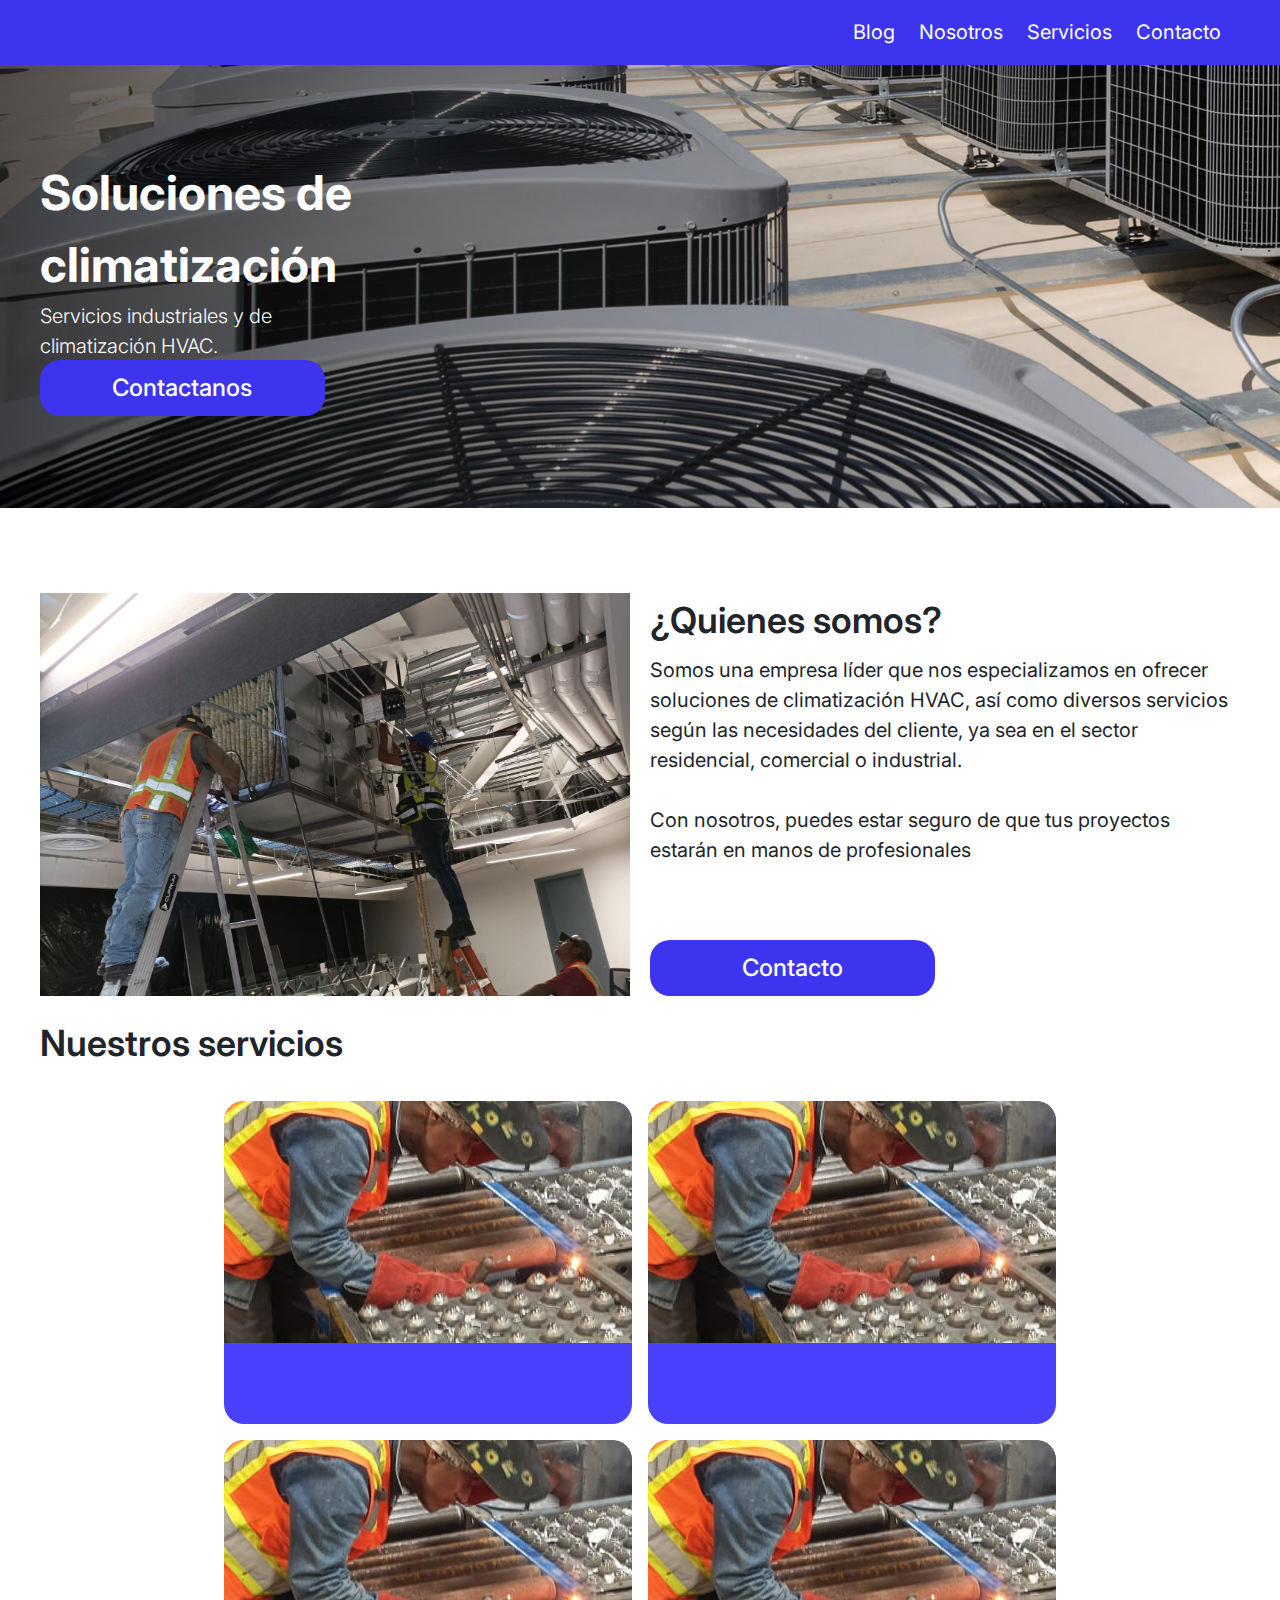
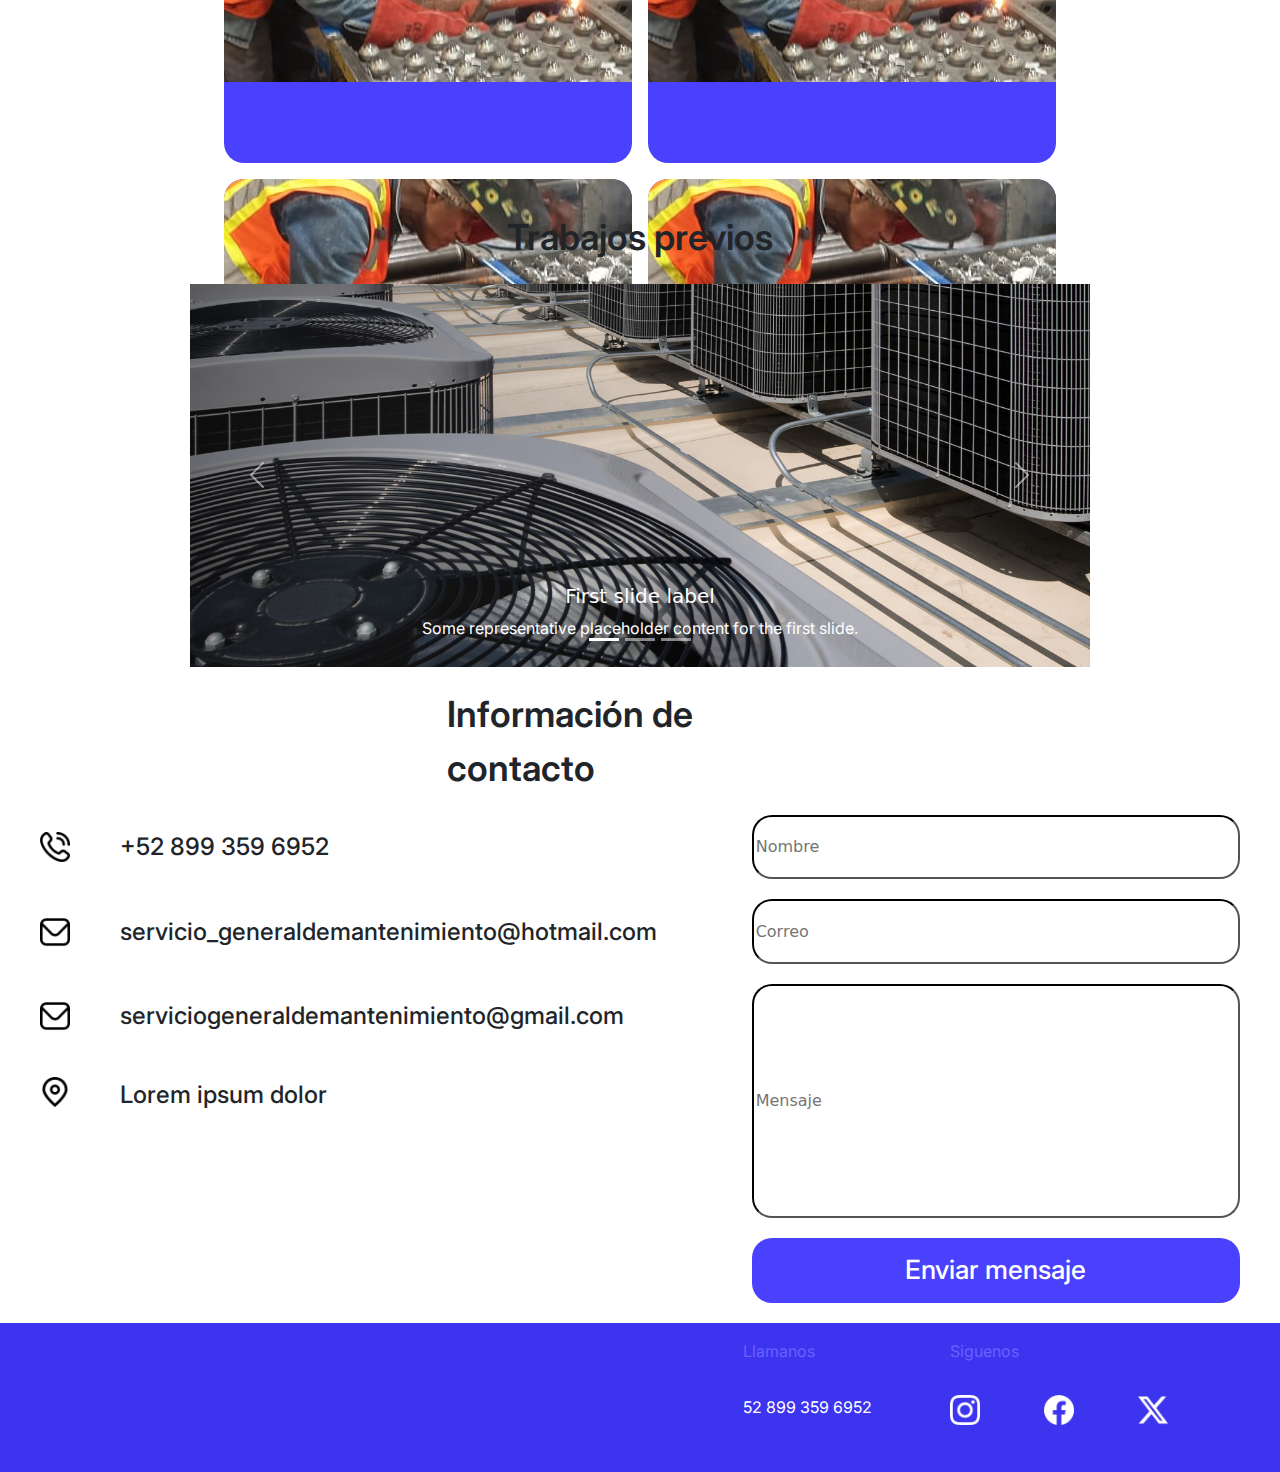
==== hvac/index.html @ 5d66fcca "Add files via upload" ====
<!DOCTYPE html>
<html lang="en">

<head>
  <meta charset="UTF-8">
  <meta name="viewport" content="width=device-width, initial-scale=1.0">
  <title>Document</title>

  <link rel="preconnect" href="https://fonts.googleapis.com">
  <link rel="preconnect" href="https://fonts.gstatic.com" crossorigin>
  <link
    href="https://fonts.googleapis.com/css2?family=Inter:ital,opsz,wght@0,14..32,100..900;1,14..32,100..900&display=swap"
    rel="stylesheet">
  <link href="https://cdn.jsdelivr.net/npm/bootstrap@5.3.3/dist/css/bootstrap.min.css" rel="stylesheet"
    integrity="sha384-QWTKZyjpPEjISv5WaRU9OFeRpok6YctnYmDr5pNlyT2bRjXh0JMhjY6hW+ALEwIH" crossorigin="anonymous">
  <link rel="stylesheet" href="styles.css">
  <link rel='stylesheet'
    href='https://cdn-uicons.flaticon.com/2.6.0/uicons-regular-rounded/css/uicons-regular-rounded.css'>
</head>

<body>
  <div class="mainBox">
    <div class="topBox">
      <div class="textoTopBox">
        <a>
          Blog
        </a>
        <a>
          Nosotros
        </a>
        <a>
          Servicios
        </a>
        <a>
          Contacto
        </a>
      </div>
    </div>
    <div class="cajaImagen">
      <div class="cajaHeader">
        <div class="textoHeader">
          <p>Soluciones de climatización</p>
        </div>
        <div class="textoSubheader">
          <p>
            Servicios industriales y de climatización HVAC. </p>
        </div>
      </div>
      <div class="botonContactanos">
        <P>Contactanos</P>
      </div>
    </div>
    <div class="cajaImagenNosotros">
      <img class="imagenNosotros" src="./Imagenes/nosotros.jpg">
    </div>
    <div class="textoNosotros">
      <p class="titulosSeccion">
        ¿Quienes somos?
      </p>
      <p id="textoQuienesomos">
        Somos una empresa líder que nos especializamos en ofrecer soluciones de climatización HVAC, así como diversos
        servicios según las necesidades del cliente, ya sea en el sector residencial, comercial o industrial.
        <br><br>
        Con nosotros, puedes estar seguro de que tus proyectos estarán en manos de profesionales
      </p>
    </div>
    <div class="botonContacto">
      <p>Contacto</p>
    </div>
    <div id="nuestrosServicios">
      <p class="titulosSeccion">
        Nuestros servicios
      </p>
    </div>
    <div class="cajaServicios">
      <div class="cajaServicioIndividual">
        <div class="imagenServicio">
          <img src="./Imagenes/servicio1.jpg">
        </div>
      </div>
      <div class="cajaServicioIndividual">
        <div class="imagenServicio">
          <img src="./Imagenes/servicio1.jpg">
        </div>
      </div>
      <div class="cajaServicioIndividual">
        <div class="imagenServicio">
          <img src="./Imagenes/servicio1.jpg">
        </div>
      </div>
      <div class="cajaServicioIndividual">
        <div class="imagenServicio">
          <img src="./Imagenes/servicio1.jpg">
        </div>
      </div>
      <div class="cajaServicioIndividual">
        <div class="imagenServicio">
          <img src="./Imagenes/servicio1.jpg">
        </div>
      </div>
      <div class="cajaServicioIndividual">
        <div class="imagenServicio">
          <img src="./Imagenes/servicio1.jpg">
        </div>
      </div>
    </div>
    <div id="trabajosPrevios">
      <p class="titulosSeccion">
        Trabajos previos
      </p>
      <div id="carouselExampleCaptions" class="carousel slide carouselImagenes">
        <div class="carousel-indicators">
          <button type="button" data-bs-target="#carouselExampleCaptions" data-bs-slide-to="0" class="active"
            aria-current="true" aria-label="Slide 1"></button>
          <button type="button" data-bs-target="#carouselExampleCaptions" data-bs-slide-to="1"
            aria-label="Slide 2"></button>
          <button type="button" data-bs-target="#carouselExampleCaptions" data-bs-slide-to="2"
            aria-label="Slide 3"></button>
        </div>
        <div class="carousel-inner">
          <div class="carousel-item active">
            <img src="./Imagenes/Diseño sin título.png" class="d-block w-100" alt="...">
            <div class="carousel-caption d-none d-md-block">
              <h5>First slide label</h5>
              <p>Some representative placeholder content for the first slide.</p>
            </div>
          </div>
          <div class="carousel-item">
            <img src="./Imagenes/servicio1.jpg" class="d-block w-100" alt="...">
            <div class="carousel-caption d-none d-md-block">
              <h5>Second slide label</h5>
              <p>Some representative placeholder content for the second slide.</p>
            </div>
          </div>
          <div class="carousel-item">
            <img src="./Imagenes/Fondo.png" class="d-block w-100" alt="...">
            <div class="carousel-caption d-none d-md-block">
              <h5>Third slide label</h5>
              <p>Some representative placeholder content for the third slide.</p>
            </div>
          </div>
        </div>
        <button class="carousel-control-prev" type="button" data-bs-target="#carouselExampleCaptions"
          data-bs-slide="prev">
          <span class="carousel-control-prev-icon" aria-hidden="true"></span>
          <span class="visually-hidden">Previous</span>
        </button>
        <button class="carousel-control-next" type="button" data-bs-target="#carouselExampleCaptions"
          data-bs-slide="next">
          <span class="carousel-control-next-icon" aria-hidden="true"></span>
          <span class="visually-hidden">Next</span>
        </button>
      </div>
    </div>
    <div id="contactanos">
      <p class="titulosSeccion">
        Información de contacto
      </p>
    </div>
    <div id="telefono1">
      <img class="icon" src="./iconos/llamada-telefonica.png">
      <p class="textoContacto">
        +52 899 359 6952
      </p>
    </div>
    <div id="correo1">
      <img class="icon" src="./iconos/envelope.png">
      <p class="textoContacto">
        servicio_generaldemantenimiento@hotmail.com
      </p>
    </div>
    <div id="correo2">
      <img class="icon" src="./iconos/envelope.png">
      <p class="textoContacto">
        serviciogeneraldemantenimiento@gmail.com
      </p>
    </div>
    <div id="direccion">
      <img class="icon" src="./iconos/marcador.png">
      <p class="textoContacto">
        Lorem ipsum dolor
      </p>
    </div>
    <div class="form" id="formNombre">
      <input type="text" placeholder="Nombre">
    </div>
    <div class="form" id="formCorreo">
      <input type="text" placeholder="Correo">
    </div>
    <div class="form" id="formMensaje">
      <input type="text" placeholder="Mensaje">
    </div>
    <div id="botonEnviar">
      <p>Enviar mensaje</p>
    </div>
    <div class="footer">
      <div id="llamanos">
        <p class="tituloFooter">Llamanos</p>
        <p>52 899 359 6952</p>
      </div>
      <div id="siguenos">
        <p class="tituloFooter">Siguenos</p>
        <div class="contenedorSocialmedia">
          <img src="./iconos/instagram (1).png" class="icon">
          <img src="./iconos/facebook.png" class="icon">
          <img src="./iconos/twitter-alt.png" class="icon">
        </div>
      </div>
    </div>
  </div>

  <script src="https://ajax.googleapis.com/ajax/libs/jquery/3.7.1/jquery.min.js"></script>
  <script src="https://cdn.jsdelivr.net/npm/bootstrap@5.3.3/dist/js/bootstrap.bundle.min.js"
    integrity="sha384-YvpcrYf0tY3lHB60NNkmXc5s9fDVZLESaAA55NDzOxhy9GkcIdslK1eN7N6jIeHz"
    crossorigin="anonymous"></script>
</body>
<script src="index.js" charset="UTF-8"></script>

</body>

</html>
---- hvac/styles.css ----
p {
  font-family: "Inter";
  margin: 0;
  margin-bottom: 0;
}

a {
  font-family: "Inter";
}

.mainBox {
  display: grid;
  grid-template-rows: repeat(36, 1fr);
  grid-template-columns: 20px repeat(12, 1fr) 20px;
  gap: 1.25rem;
  padding: 0;
  width: 100%;
  max-height: 192rem;
}

.topBox {

  background-color: #3D34F0;
  grid-column: 1/15;
  display: grid;
  grid-template-columns: 20px repeat(12, 1fr) 20px;
  gap: 1.25rem;
  padding: 0;
  width: 100%;
  color: white;
}

.textoTopBox {
  font-size: 1.25rem;
  grid-column: 10/15;
  display: flex;
  gap: 1.5rem;
  align-items: center;
}

.cajaImagen {
  background-image: url(./Imagenes/Diseño\ sin\ título.png);
  display: grid;
  grid-column: 1/15;
  grid-row: 2/7;
  margin-top: -1.25rem;
  margin-bottom: -1.25rem;
  grid-template-columns: 20px repeat(12, 1fr) 20px;
  grid-template-rows: repeat(5, 1fr);
  gap: 1.25rem;
  max-height: 28.75rem;
}

.cajaImagen p {
  color: white;
}

.cajaHeader {
  grid-column: 2 /span 4;
  grid-row: 2/span 2;
  display: flex;
  flex-direction: column;
  gap: 0rem;
}

.textoHeader {
  font-weight: 700;
  font-size: 3rem;
}

.textoSubheader {
  width: 75%;
  font-size: 1.25rem;
  font-weight: 300;
}

.botonContactanos {
  background-color: #3D34F0;
  grid-column: 2/span 3;
  grid-row: 4 / span 1;
  height: 3.5rem;
  margin-top: 1.25rem;
  border-radius: 1.25rem;
  display: flex;
  align-items: center;
  justify-content: center;
  font-size: 1.5rem;
  font-weight: 500;
}

.cajaImagenNosotros {
  grid-row: 8 / span 5;
  grid-column: 2 / 8;
  overflow: hidden;
  width: 100%;
  height: 100%;

}

.imagenNosotros {
  object-fit: cover;
  width: 100%;
  /* Asegura que el contenedor respete las proporciones de la cuadrícula */
  height: 100%;
}

.textoNosotros {
  grid-row: 8/ span 4;
  grid-column: 8 / span 6;
  display: flex;
  flex-direction: column;
  gap: 0.5rem;
}

.botonContacto {
  margin-top: 0.5rem;
  background-color: #3D34F0;
  grid-column: 8/span 3;
  grid-row: 12 / span 1;
  height: 3.5rem;
  display: flex;
  align-items: center;
  justify-content: center;
  font-size: 1.5rem;
  font-weight: 500;
  border-radius: 1.25rem;
  color: white;
}

.titulosSeccion {
  font-size: 2.25rem;
  font-weight: 600;
}

#textoQuienesomos {
  font-size: 1.25rem;
}

#nuestrosServicios {
  grid-row: 13 / span 1;
  grid-column: 2/span 4;
}

html,
body {
  margin: 0;
  padding: 0;
}

.cajaServicios {
  display: flex;
  flex-wrap: wrap;
  gap: 1rem;
  grid-row: 14/ span 8;
  grid-column: 2/span 12;
  justify-content: center;
  /* Para centrar los elementos */
}

.cajaServicioIndividual {
  height: 20.1875rem;
  width: 25.5rem;
  background-color: #4A41FF;
  border-radius: 1.25rem;
  display: grid;
  grid-template-columns: repeat(4, 1fr);
  grid-template-rows: repeat(4, 1fr);
  /* Elimina el flex: 0 0 calc(33.33% - 20px) ya que queremos mantener el ancho fijo */
}

.imagenServicio {
  grid-row: 1 / span 3;
  grid-column: 1 / span 4;
  max-width: 100%;
  /* La imagen no será más ancha que el contenedor */
  height: auto;
  overflow: hidden;
  object-fit: cover;
  display: flex;
  align-items: center;
  justify-content: center;
  border-radius: 1.25rem 1.25rem 0 0;
}

#trabajosPrevios {
  display: flex;
  flex-direction: column;
  align-items: center;
  justify-content: center;
  grid-column: 1/span 14;
  grid-row: 22/span 6;
  gap: 1.25rem;
  margin-top: 2rem;
}

.carouselImagenes {
  height: 25.56rem;
  width: 56.25rem;
  /* Añadir estas propiedades */
  position: relative;
  overflow: hidden;
}

.carouselImagenes .carousel-item {
  height: 25.56rem;
  /* Misma altura que el carousel */
}

.carouselImagenes .carousel-item img {
  width: 100%;
  height: 100%;
  object-fit: cover;
  object-position: center;
}

.carousel-caption {
  margin-bottom: 13px;
  /* Establece el margen inferior deseado */
}

#contactanos {
  display: flex;
  align-items: center;
  justify-content: center;
  grid-row: 28/span 1;
  grid-column: 6 / span 4;
}


#telefono1 {
  grid-column: 2/ span 6;
  grid-row: 29/span 1;
  display: flex;
  align-items: center;
  gap: 3.125rem;
}

#correo1 {
  grid-column: 2/ span 6;
  grid-row: 30/span 1;
  display: flex;
  align-items: center;
  gap: 3.125rem;
}

#correo2 {
  grid-column: 2/ span 6;
  grid-row: 31/span 1;
  display: flex;
  align-items: center;
  gap: 3.125rem;
}

#direccion {
  margin-top: 0.5rem;
  display: flex;
  grid-column: 2/ span 6;
  grid-row: 32/span 2;
  gap: 3.125rem;
}

.textoContacto {
  font-size: 1.5rem;
  font-weight: 500;
}

.form input {
  width: 100%;
  height: 100%;
  border-color: black;
  border-radius: 1.25rem;
}

#formNombre {
  grid-row: 29/span 1;
  grid-column: 9 / span 5;

}

#formCorreo {
  grid-row: 30/span 1;
  grid-column: 9 / span 5;
}

#formMensaje {
  grid-row: 31/span 3;
  grid-column: 9 / span 5;
}

.form#formMnesaje {
  align-items: start;
}

#botonEnviar {
  grid-row: 34/span 1;
  grid-column: 9/span 5;
  background-color: #4A41FF;
  display: flex;
  justify-content: center;
  align-items: center;
  color: white;
  font-size: 1.65rem;
  font-weight: 500;
  border-radius: 1.25rem;
}


.icon {
  width: 1.875rem;
  height: 1.875rem;
}

.footer {
  grid-row: 35/span 2;
  grid-column: 1/span 14;
  background-color: #3D34F0;
  display: grid;
  grid-template-columns: 20px repeat(12, 1fr) 20px;
  ;
  grid-template-rows: 1fr 1fr;
}

#llamanos {
  margin-top: 1rem;
  flex-direction: column;
  display: flex;
  gap: 2rem;
  grid-column: 9 / span 2;
  grid-row: 1 / span 1;
  color: white;
}

#siguenos {
  margin-top: 1rem;
  flex-direction: column;
  display: flex;
  gap: 2rem;
  grid-column: 11 / span 2;
  grid-row: 1 / span 1;
  color: white;
}

.contenedorSocialmedia {
  display: flex;
  gap: 4rem;
  width: 100%;
}

.tituloFooter {
  color: #6861FC;
}



@media (max-width: 1071px) {
  .textoHeader {
    font-size: 2.5rem;
  }
}

@media (max-width: 620px) {

  .mainBox {
    grid-template-columns: 1fr;
    grid-template-rows: repeat(60, 1fr);
    min-height: 286.5625rem;
  }

  .mainBox>* {
    grid-column: 1 !important;
    /* Fuerza todos los elementos hijos a usar la columna central */
    width: 100%;
    /* Asegura que ocupen todo el ancho disponible */
  }


  .topBox {
    width: 100%;
    grid-row: span 1;
    display: flex;
  }

  .cajaImagen {
    grid-column: span 1;
    grid-row: 2/ span 4;
    width: 100%;
    display: flex;
    justify-content: center;
    align-items: center;
    flex-direction: column;
    text-align: center;
  }

  .cajaHeader {
    display: flex;
    flex-direction: column;
    align-items: center;
    justify-content: center;
    width: 100%;
  }

  .botonContactanos {
    width: 20.625rem;
  }

  .textoNosotros {
    grid-row: 6 / span 4;
    display: flex;
    flex-direction: column;
    align-items: center;
    justify-content: center;
    text-align: center;
  }

  .botonContacto {
    grid-row: 10;
    width: 20.625rem;
    display: flex;
    justify-content: center;
  }

  .cajaImagenNosotros {
    display: flex;
    justify-content: center;
    grid-row: 11/span 3;
    width: 100%;
  }

  .imagenNosotros {
    width: 90%;

  }

  #textoQuienesomos {
    width: 90%;
    font-size: 1.1rem;
  }

  #nuestrosServicios {
    grid-row: 14;
    display: flex;
    align-items: center;
    justify-content: center;
  }

  .cajaServicios {
    grid-row: 15 / span 24;
  }

  #trabajosPrevios {
    grid-row: 41 /span 5;
    display: flex;
    flex-direction: column;
    align-items: center;
    width: 100%;
  }

#contactanos
{
  grid-row: 46 / span 1;
}

#telefono1
{
  grid-row: 47 / span 1;
}

#correo1
{
  grid-row: 48 / span 1;
}

#correo2
{
  grid-row: 49 / span 1;
}

#direccion
{
  grid-row: 50 / span 1;
}

#formNombre
{
  grid-row: 51 / span 1;
}

#formCorreo
{
  grid-row: 52 / span 1;
}

#formMensaje
{
  grid-row: 53 / span 2;
}



#botonEnviar{
  grid-row: 55;
  width: 90%;
}



.footer
{
  grid-row: 56 / span 5;
  width: 100%;
  display: flex;
  flex-direction: column;
  justify-content: center;
}




}


/* Mantén tu media query existente pero actualízala así */
@media (max-width: 1200px) {
  .carouselImagenes {
    width: 90%;
    height: 25.56rem;
    /* Mantener altura fija */
  }

  .carouselImagenes .carousel-item {
    height: 25.56rem;
  }
}

@media (max-width: 768px) {
  .carouselImagenes {
    height: 20rem;
    /* Altura más pequeña para móviles */
  }

  .carouselImagenes .carousel-item {
    height: 20rem;
  }
}
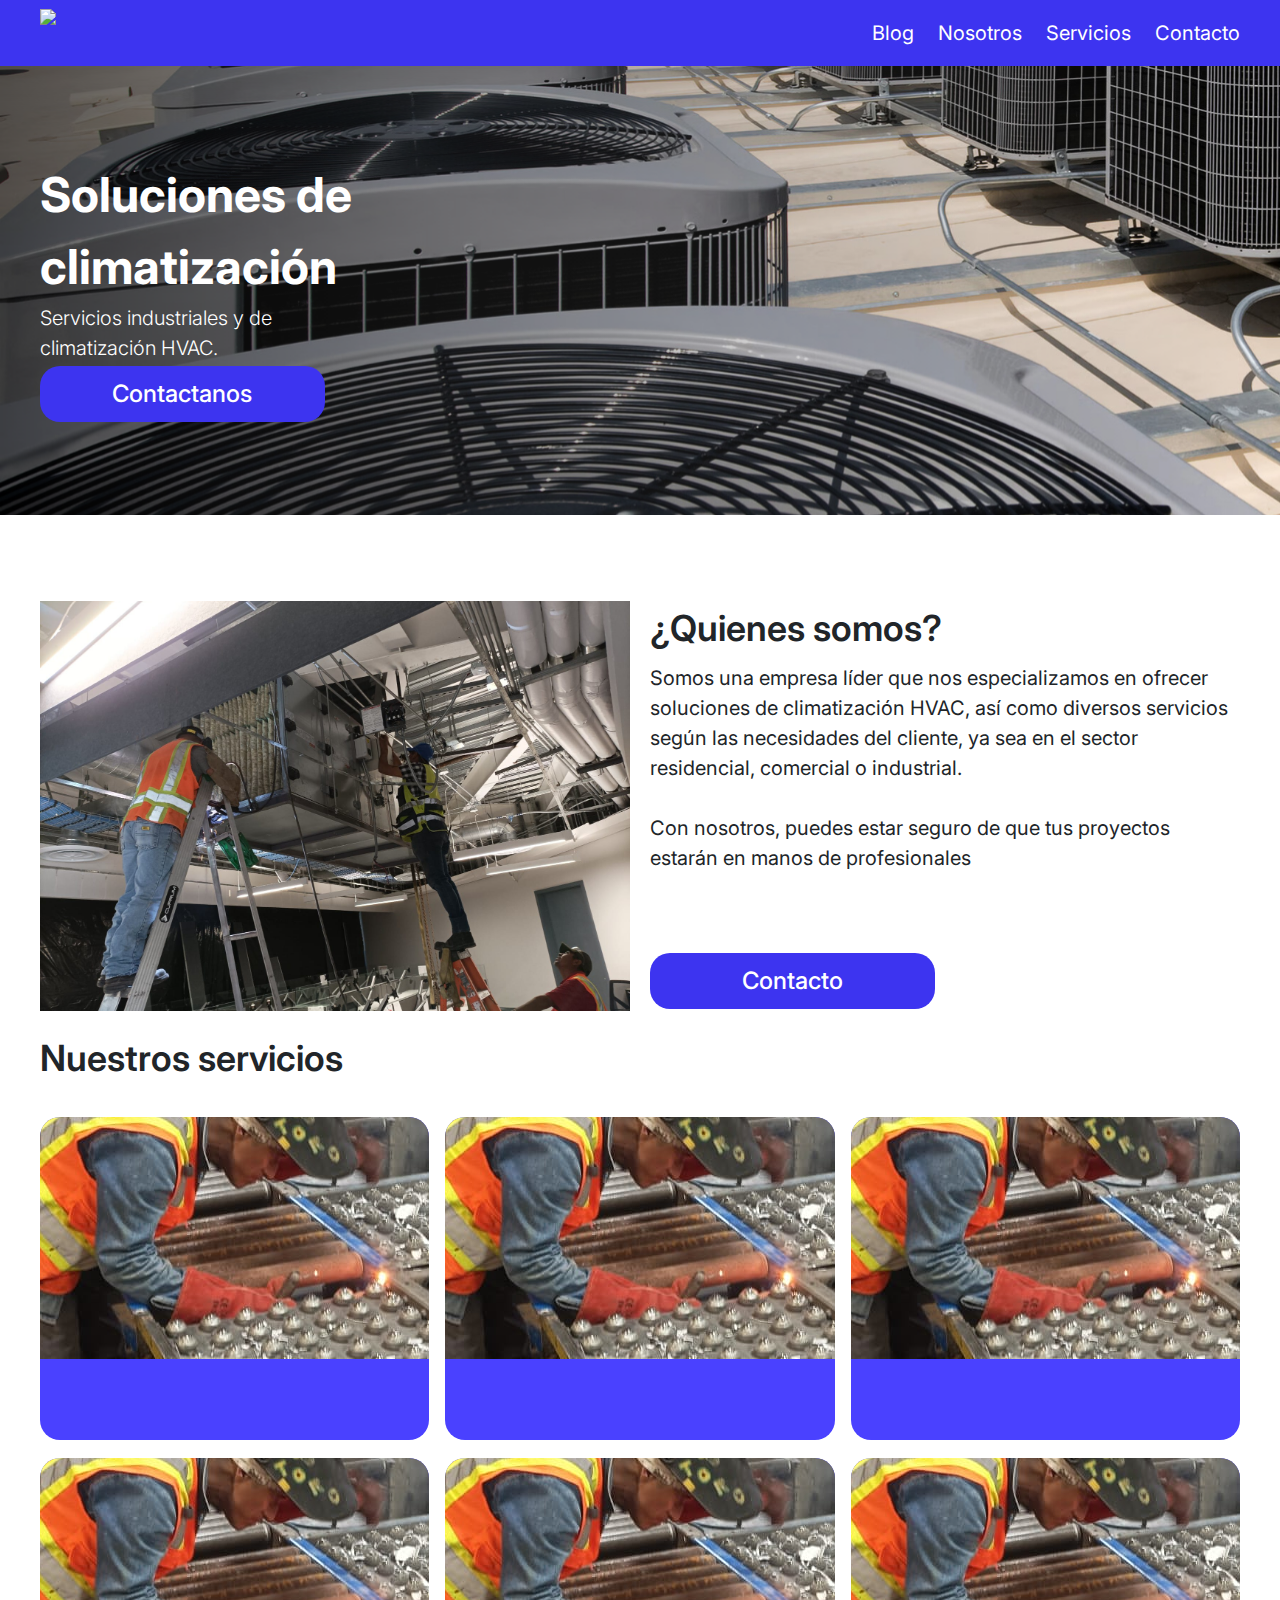
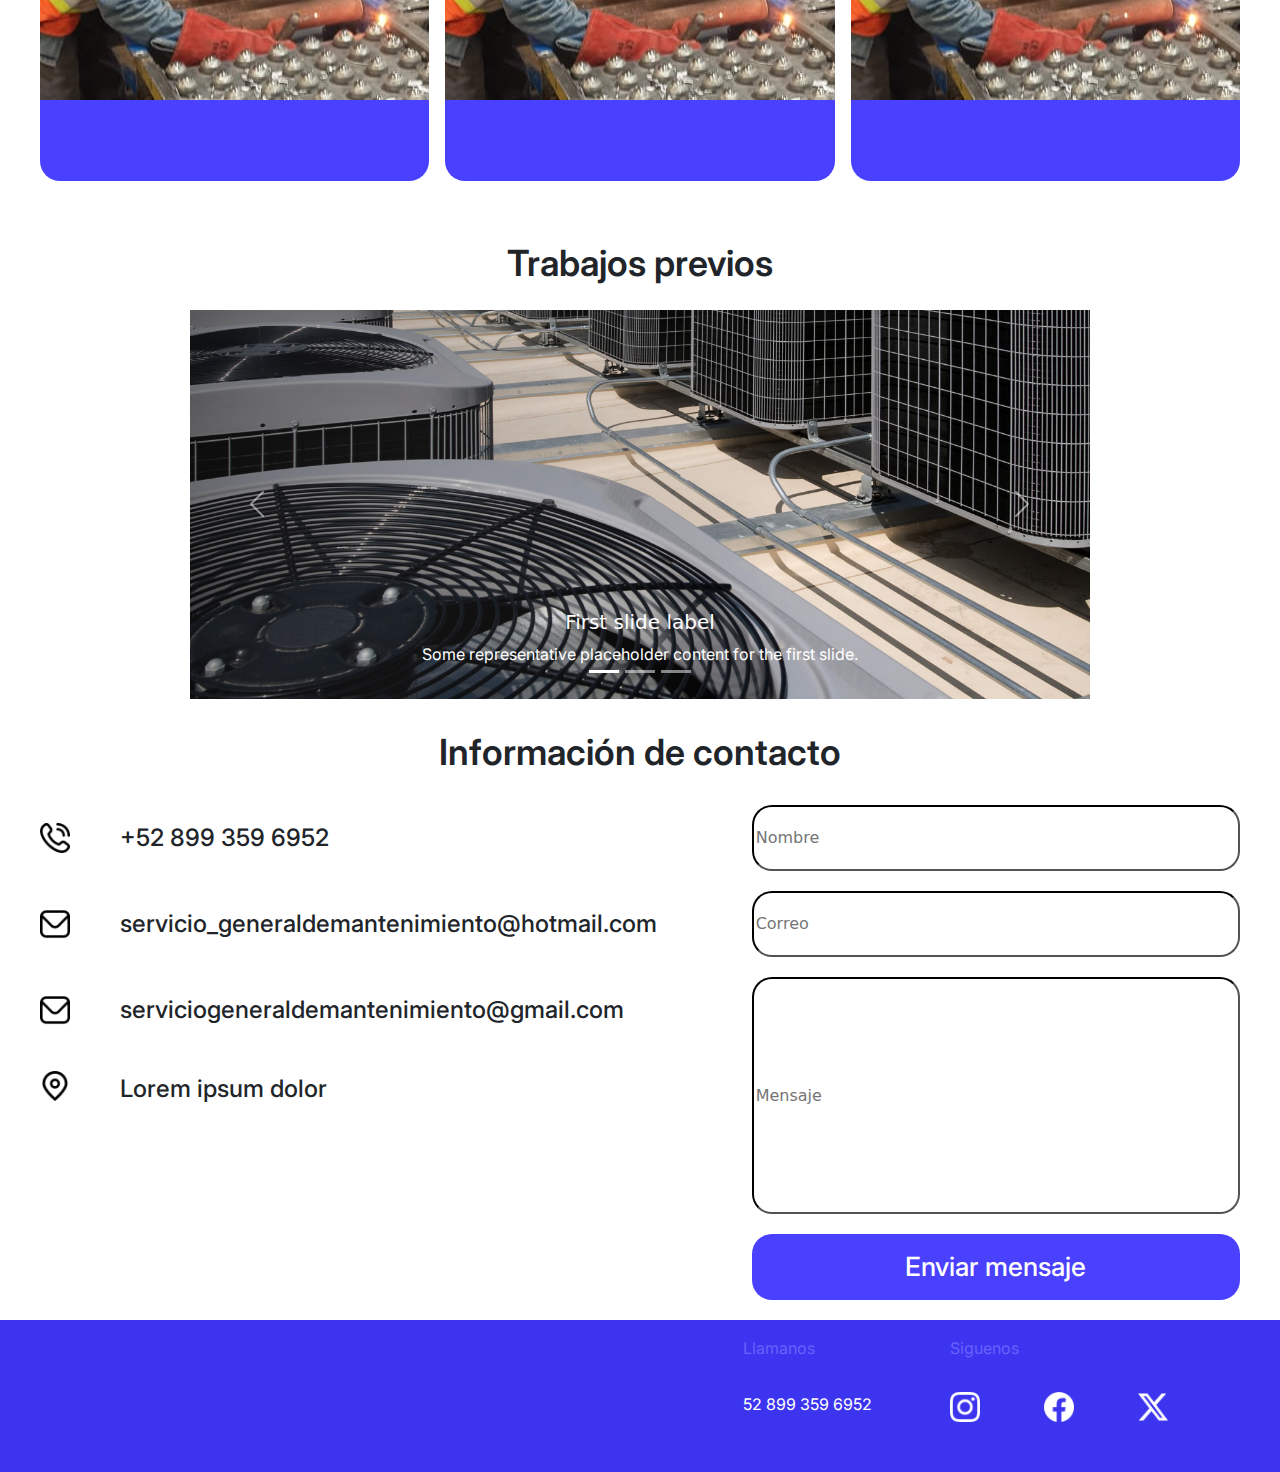
==== commit 195fe67b: "Add files via upload" ====
--- a/hvac/index.html
+++ b/hvac/index.html
@@ -21,6 +21,14 @@
 <body>
   <div class="mainBox">
     <div class="topBox">
+      <div class="cajaLogo">
+        <img class="logo" src="./Imagenes/logo_masterair.png">
+      </div>
+      <div class="hamburger-menu">
+        <div class="bar"></div>
+        <div class="bar"></div>
+        <div class="bar"></div>
+      </div>
       <div class="textoTopBox">
         <a>
           Blog
@@ -181,6 +189,7 @@
         Lorem ipsum dolor
       </p>
     </div>
+
     <div class="form" id="formNombre">
       <input type="text" placeholder="Nombre">
     </div>
@@ -209,6 +218,16 @@
     </div>
   </div>
 
+  <div class="sidebar">
+    <div class="close-btn">&times;</div>
+    <div class="sidebar-content">
+      <a href="#">Blog</a>
+      <a href="#">Nosotros</a>
+      <a href="#">Servicios</a>
+      <a href="#">Contacto</a>
+    </div>
+  </div>
+
   <script src="https://ajax.googleapis.com/ajax/libs/jquery/3.7.1/jquery.min.js"></script>
   <script src="https://cdn.jsdelivr.net/npm/bootstrap@5.3.3/dist/js/bootstrap.bundle.min.js"
     integrity="sha384-YvpcrYf0tY3lHB60NNkmXc5s9fDVZLESaAA55NDzOxhy9GkcIdslK1eN7N6jIeHz"
--- a/hvac/styles.css
+++ b/hvac/styles.css
@@ -30,12 +30,25 @@
   color: white;
 }
 
+.cajaLogo {
+  grid-column: 2/ span 4;
+  display: flex;
+  align-items: center;
+}
+
+
+
+.logo {
+  height: 3rem;
+}
+
 .textoTopBox {
   font-size: 1.25rem;
-  grid-column: 10/15;
+  grid-column: 9/14;
   display: flex;
   gap: 1.5rem;
   align-items: center;
+  justify-content: flex-end;
 }
 
 .cajaImagen {
@@ -138,7 +151,7 @@
 
 #nuestrosServicios {
   grid-row: 13 / span 1;
-  grid-column: 2/span 4;
+  grid-column: 2/span 5;
 }
 
 html,
@@ -153,19 +166,19 @@
   gap: 1rem;
   grid-row: 14/ span 8;
   grid-column: 2/span 12;
-  justify-content: center;
-  /* Para centrar los elementos */
+  justify-content: space-between;
+  /* Changed from center to space-between */
 }
 
 .cajaServicioIndividual {
   height: 20.1875rem;
-  width: 25.5rem;
+  width: calc(33.33% - 0.67rem);
+  /* Changed from fixed width to responsive */
   background-color: #4A41FF;
   border-radius: 1.25rem;
   display: grid;
   grid-template-columns: repeat(4, 1fr);
   grid-template-rows: repeat(4, 1fr);
-  /* Elimina el flex: 0 0 calc(33.33% - 20px) ya que queremos mantener el ancho fijo */
 }
 
 .imagenServicio {
@@ -223,7 +236,7 @@
   align-items: center;
   justify-content: center;
   grid-row: 28/span 1;
-  grid-column: 6 / span 4;
+  grid-column: 1 / span 14;
 }
 
 
@@ -350,7 +363,58 @@
   color: #6861FC;
 }
 
-
+.hamburger-menu {
+  display: none;
+  cursor: pointer;
+  padding: 10px;
+}
+
+.bar {
+  width: 25px;
+  height: 3px;
+  background-color: white;
+  margin: 5px 0;
+  transition: 0.4s;
+}
+
+/* Estilos para la barra lateral */
+.sidebar {
+  position: fixed;
+  right: -250px;
+  top: 0;
+  width: 250px;
+  height: 100%;
+  background-color: #3D34F0;
+  transition: 0.4s;
+  z-index: 1000;
+}
+
+.sidebar.active {
+  right: 0;
+}
+
+.close-btn {
+  color: white;
+  font-size: 30px;
+  position: absolute;
+  right: 20px;
+  top: 10px;
+  cursor: pointer;
+}
+
+.sidebar-content {
+  padding-top: 60px;
+  display: flex;
+  flex-direction: column;
+  gap: 20px;
+}
+
+.sidebar-content a {
+  color: white;
+  text-decoration: none;
+  padding: 10px 20px;
+  font-size: 1.2rem;
+}
 
 @media (max-width: 1071px) {
   .textoHeader {
@@ -380,6 +444,31 @@
     display: flex;
   }
 
+  .textoTopBox {
+    display: none;
+  }
+
+  .hamburger-menu {
+    display: block;
+    /* Mostrar el menú hamburguesa */
+    position: absolute;
+    right: 20px;
+    top: 50%;
+    transform: translateY(-50%);
+  }
+
+  .hamburger-menu.active .bar:nth-child(1) {
+    transform: rotate(-45deg) translate(-5px, 6px);
+  }
+
+  .hamburger-menu.active .bar:nth-child(2) {
+    opacity: 0;
+  }
+
+  .hamburger-menu.active .bar:nth-child(3) {
+    transform: rotate(45deg) translate(-5px, -6px);
+  }
+
   .cajaImagen {
     grid-column: span 1;
     grid-row: 2/ span 4;
@@ -400,7 +489,7 @@
   }
 
   .botonContactanos {
-    width: 20.625rem;
+    width: 90%;
   }
 
   .textoNosotros {
@@ -414,9 +503,11 @@
 
   .botonContacto {
     grid-row: 10;
-    width: 20.625rem;
+    width: 90%;
     display: flex;
     justify-content: center;
+    margin-left: auto;
+    margin-right: auto;
   }
 
   .cajaImagenNosotros {
@@ -426,6 +517,10 @@
     width: 100%;
   }
 
+  .titulosSeccion {
+    font-size: 2rem;
+  }
+
   .imagenNosotros {
     width: 90%;
 
@@ -445,6 +540,11 @@
 
   .cajaServicios {
     grid-row: 15 / span 24;
+  }
+
+  .cajaServicioIndividual {
+    width: 20.5rem;
+    /* Reset to your original fixed width */
   }
 
   #trabajosPrevios {
@@ -455,90 +555,155 @@
     width: 100%;
   }
 
-#contactanos
-{
-  grid-row: 46 / span 1;
-}
-
-#telefono1
-{
-  grid-row: 47 / span 1;
-}
-
-#correo1
-{
-  grid-row: 48 / span 1;
-}
-
-#correo2
-{
-  grid-row: 49 / span 1;
-}
-
-#direccion
-{
-  grid-row: 50 / span 1;
-}
-
-#formNombre
-{
-  grid-row: 51 / span 1;
-}
-
-#formCorreo
-{
-  grid-row: 52 / span 1;
-}
-
-#formMensaje
-{
-  grid-row: 53 / span 2;
-}
-
-
-
-#botonEnviar{
-  grid-row: 55;
-  width: 90%;
-}
-
-
-
-.footer
-{
-  grid-row: 56 / span 5;
-  width: 100%;
-  display: flex;
-  flex-direction: column;
-  justify-content: center;
-}
-
-
-
-
-}
-
-
-/* Mantén tu media query existente pero actualízala así */
-@media (max-width: 1200px) {
   .carouselImagenes {
-    width: 90%;
     height: 25.56rem;
-    /* Mantener altura fija */
-  }
-
-  .carouselImagenes .carousel-item {
-    height: 25.56rem;
-  }
-}
-
-@media (max-width: 768px) {
-  .carouselImagenes {
-    height: 20rem;
-    /* Altura más pequeña para móviles */
-  }
-
-  .carouselImagenes .carousel-item {
-    height: 20rem;
-  }
+    width: 90%;
+
+  }
+
+  #contactanos {
+    grid-row: 46 / span 1;
+  }
+
+  .textoContacto {
+    font-size: 1rem;
+
+  }
+
+  #telefono1 {
+    grid-row: 47 / span 1;
+    gap: 1rem;
+  }
+
+  #correo1 {
+    grid-row: 48 / span 1;
+    gap: 1rem;
+  }
+
+  #correo2 {
+    grid-row: 49 / span 1;
+    gap: 1rem;
+  }
+
+  #direccion {
+    grid-row: 50 / span 1;
+    gap: 1rem;
+  }
+
+  [id*="form"] {
+    width: 90%;
+    margin-left: auto;
+    margin-right: auto;
+  }
+
+
+
+  #formNombre {
+    grid-row: 51 / span 1;
+  }
+
+  #formCorreo {
+    grid-row: 52 / span 1;
+  }
+
+  #formMensaje {
+    grid-row: 53 / span 2;
+  }
+
+
+
+  #botonEnviar {
+    grid-row: 55;
+    width: 90%;
+    margin-left: auto;
+    margin-right: auto;
+  }
+
+  .footer {
+    grid-row: 56 / span 5;
+    width: 100%;
+    display: flex;
+    flex-direction: column;
+    align-items: center;
+  }
+
+  #siguenos {
+    align-items: center;
+  }
+
+  #llamanos {
+    align-items: center;
+  }
+
+}
+
+
+@media (max-width: 1000px) and (min-width: 621px) {
+
+  .mainBox {
+    max-height: 213.5rem;
+    grid-template-rows: repeat(40, 1fr);
+  }
+
+  .cajaServicioIndividual {
+    width: calc(50% - 0.5rem);
+  }
+
+  #trabajosPrevios {
+    grid-row: 28;
+
+  }
+
+  #contactanos {
+    grid-row: 29;
+  }
+
+  #telefono1 {
+    grid-row: 30;
+  }
+
+  #correo1 {
+    grid-row: 31 ;
+  }
+
+  #correo2 {
+    grid-row: 32;
+  }
+
+  #direccion {
+    grid-row: 33;
+ 
+  }
+
+  [id*="form"] {
+    width: 90%;
+    margin-left: auto;
+    margin-right: auto;
+  }
+
+  #formNombre {
+    grid-row: 30;
+  }
+
+  #formCorreo {
+    grid-row: 31;
+  }
+
+  #formMensaje {
+    grid-row: 32/span 3;
+  }
+
+  #botonEnviar {
+    grid-row: 35;
+    width: 90%;
+    margin-left: auto;
+    margin-right: auto;
+  }
+
+  .footer {
+    grid-row: 40;
+  }
+
+
+
 }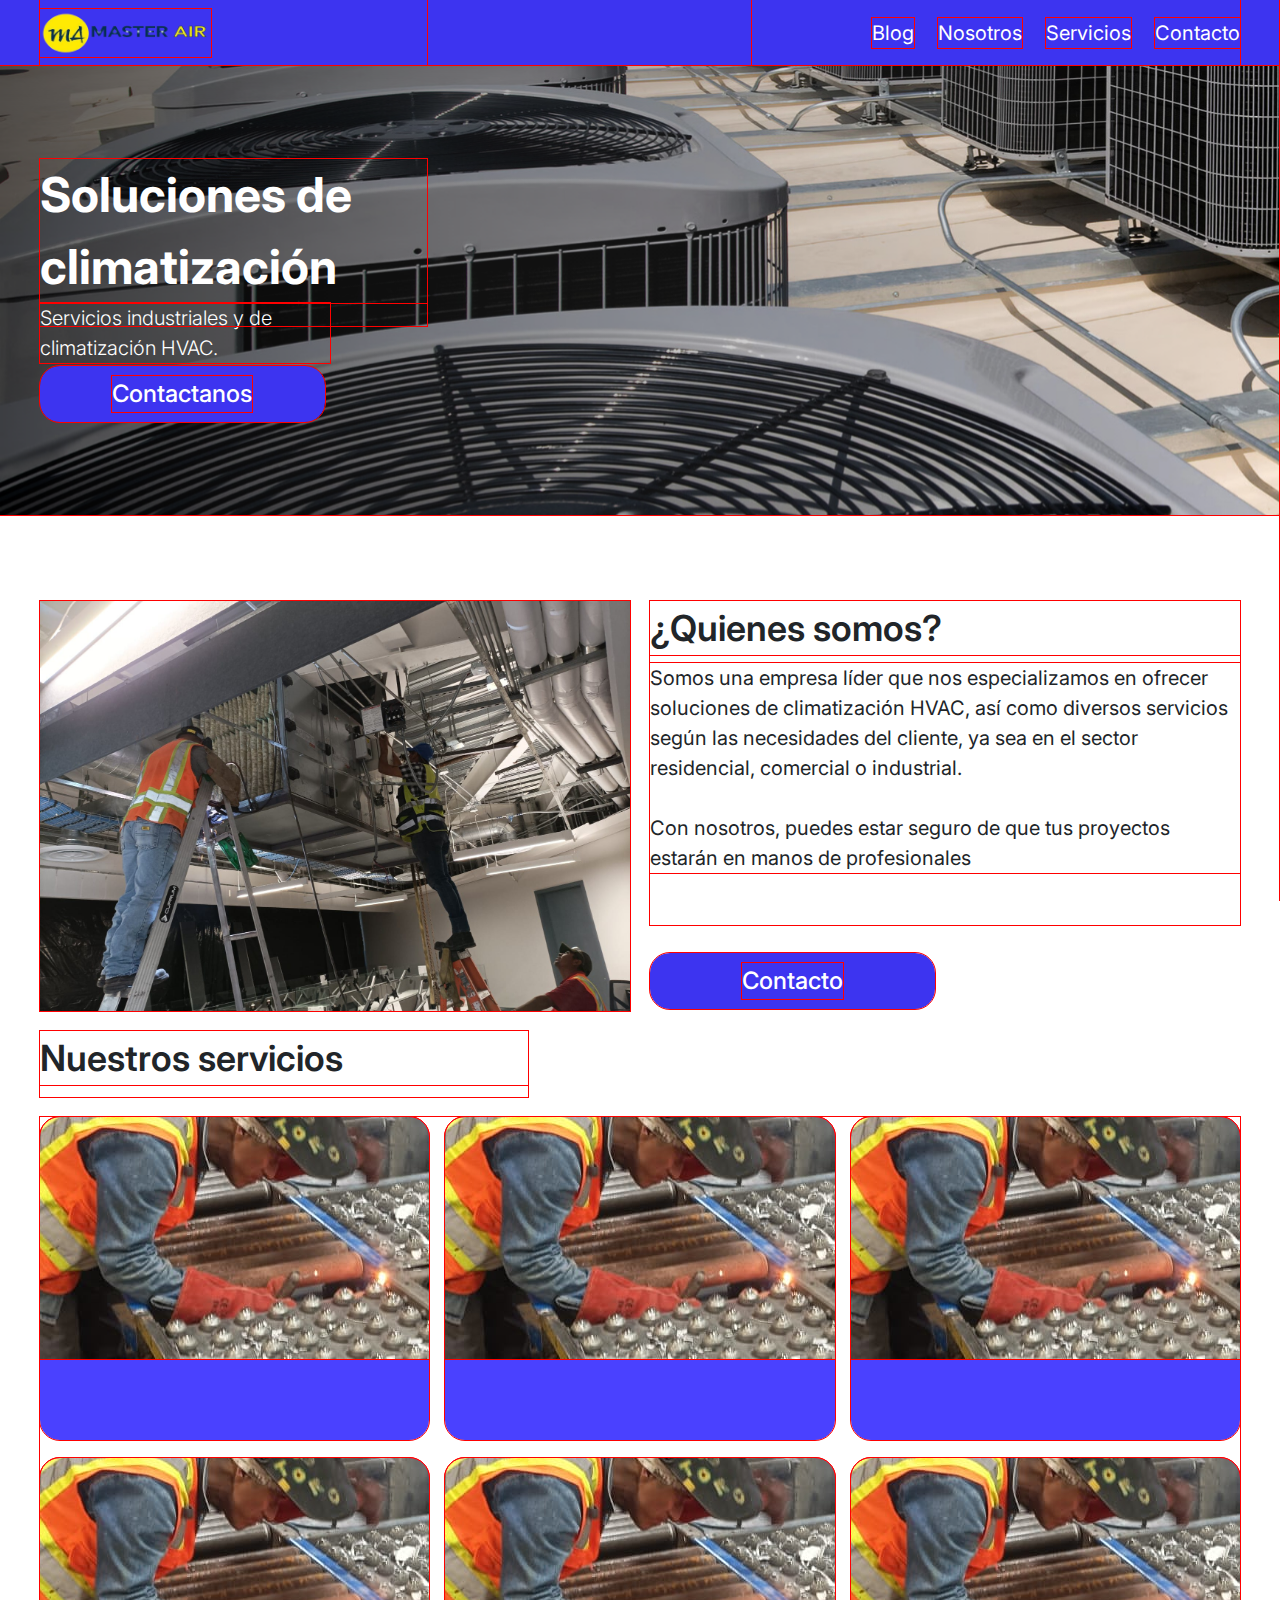
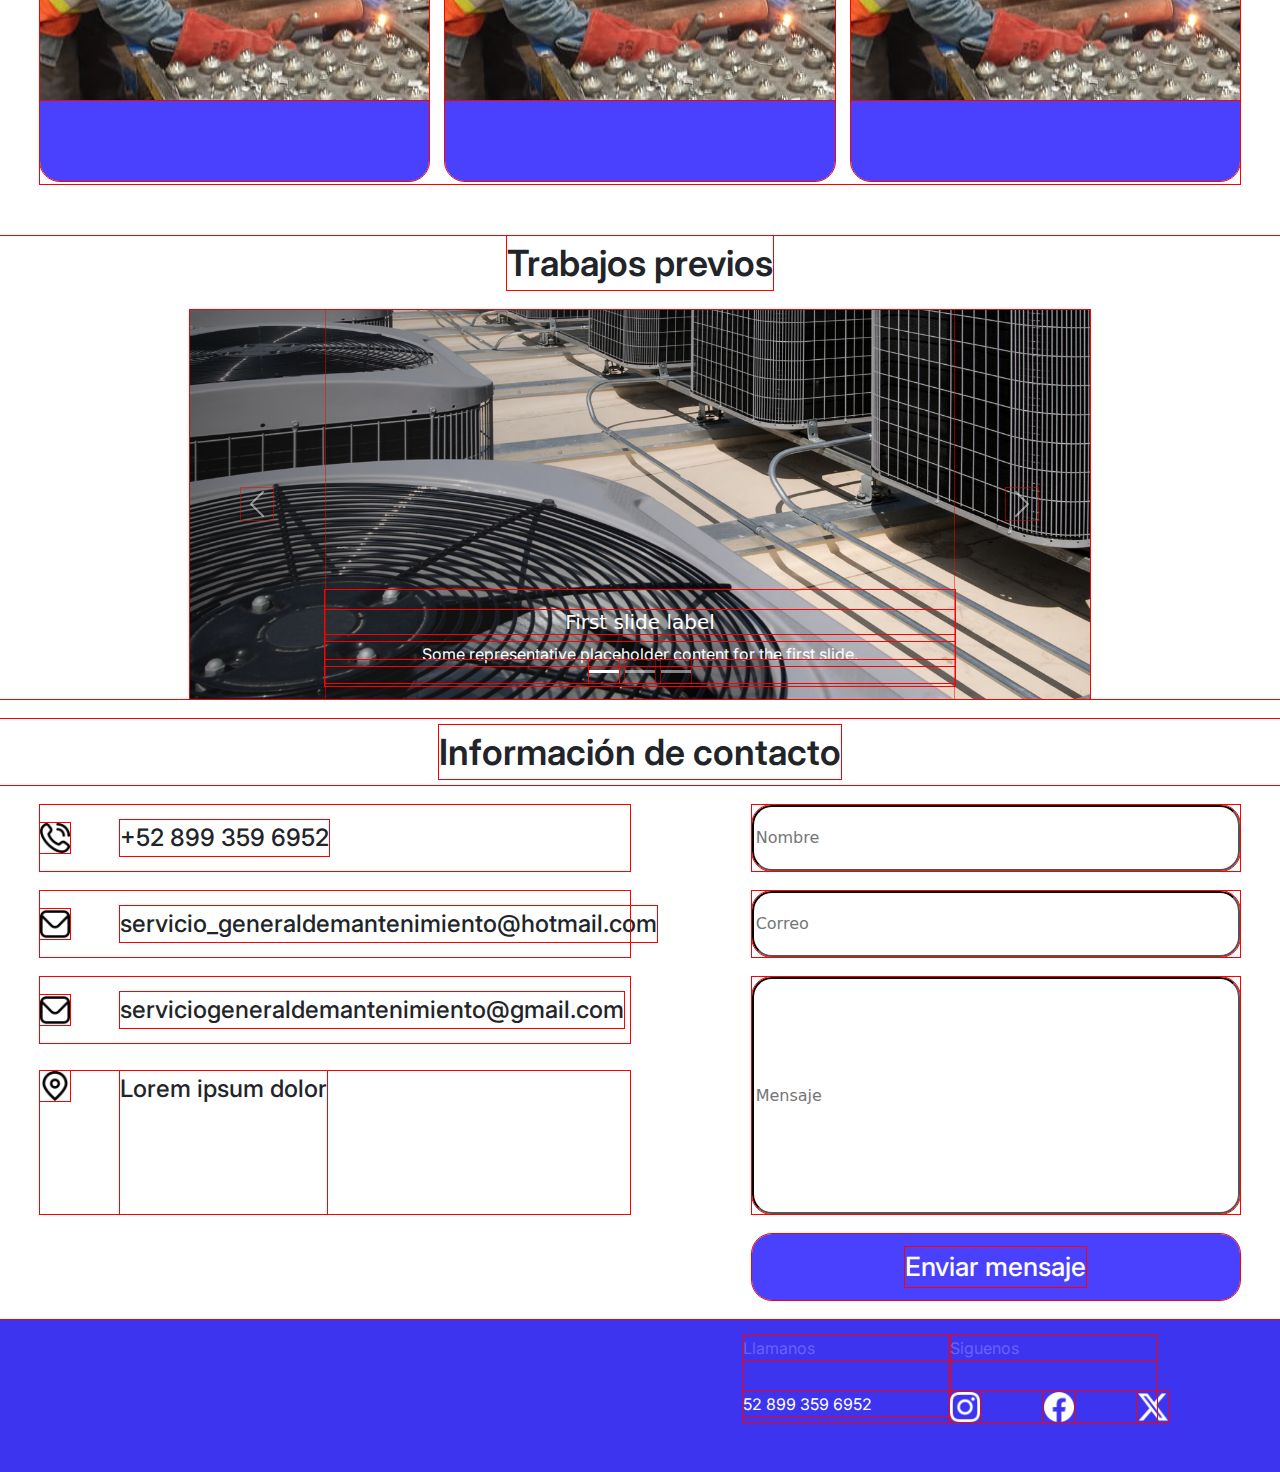
==== commit 2ccc4283: "Add files via upload" ====
--- a/hvac/index.html
+++ b/hvac/index.html
@@ -29,19 +29,21 @@
         <div class="bar"></div>
         <div class="bar"></div>
       </div>
+      <!-- Insertar el sidebar aquí -->
+      <div class="sidebar">
+        <div class="close-btn">&times;</div>
+        <div class="sidebar-content">
+          <a href="#">Blog</a>
+          <a href="#">Nosotros</a>
+          <a href="#">Servicios</a>
+          <a href="#">Contacto</a>
+        </div>
+      </div>
       <div class="textoTopBox">
-        <a>
-          Blog
-        </a>
-        <a>
-          Nosotros
-        </a>
-        <a>
-          Servicios
-        </a>
-        <a>
-          Contacto
-        </a>
+        <a>Blog</a>
+        <a>Nosotros</a>
+        <a>Servicios</a>
+        <a>Contacto</a>
       </div>
     </div>
     <div class="cajaImagen">
--- a/hvac/styles.css
+++ b/hvac/styles.css
@@ -3,6 +3,11 @@
   margin: 0;
   margin-bottom: 0;
 }
+
+* {
+  outline: 1px solid red;
+}
+
 
 a {
   font-family: "Inter";
@@ -428,20 +433,21 @@
     grid-template-columns: 1fr;
     grid-template-rows: repeat(60, 1fr);
     min-height: 286.5625rem;
+    width: 100%;
+    padding: 0;
+    margin: 0;
   }
 
   .mainBox>* {
     grid-column: 1 !important;
-    /* Fuerza todos los elementos hijos a usar la columna central */
     width: 100%;
-    /* Asegura que ocupen todo el ancho disponible */
-  }
-
+  }
 
   .topBox {
     width: 100%;
     grid-row: span 1;
     display: flex;
+    align-items: center;
   }
 
   .textoTopBox {
@@ -451,7 +457,7 @@
   .hamburger-menu {
     display: block;
     /* Mostrar el menú hamburguesa */
-    position: absolute;
+    margin-left: 9rem;
     right: 20px;
     top: 50%;
     transform: translateY(-50%);
@@ -540,11 +546,11 @@
 
   .cajaServicios {
     grid-row: 15 / span 24;
+    justify-content: center;
   }
 
   .cajaServicioIndividual {
     width: 20.5rem;
-    /* Reset to your original fixed width */
   }
 
   #trabajosPrevios {
@@ -570,24 +576,28 @@
 
   }
 
+  #contactanos,
+  #telefono1,
+  #correo1,
+  #correo2,
+  #direccion {
+    gap: 1rem;
+  }
+
   #telefono1 {
     grid-row: 47 / span 1;
-    gap: 1rem;
   }
 
   #correo1 {
     grid-row: 48 / span 1;
-    gap: 1rem;
   }
 
   #correo2 {
     grid-row: 49 / span 1;
-    gap: 1rem;
   }
 
   #direccion {
     grid-row: 50 / span 1;
-    gap: 1rem;
   }
 
   [id*="form"] {
@@ -609,8 +619,6 @@
   #formMensaje {
     grid-row: 53 / span 2;
   }
-
-
 
   #botonEnviar {
     grid-row: 55;
@@ -663,7 +671,7 @@
   }
 
   #correo1 {
-    grid-row: 31 ;
+    grid-row: 31;
   }
 
   #correo2 {
@@ -672,7 +680,7 @@
 
   #direccion {
     grid-row: 33;
- 
+
   }
 
   [id*="form"] {
